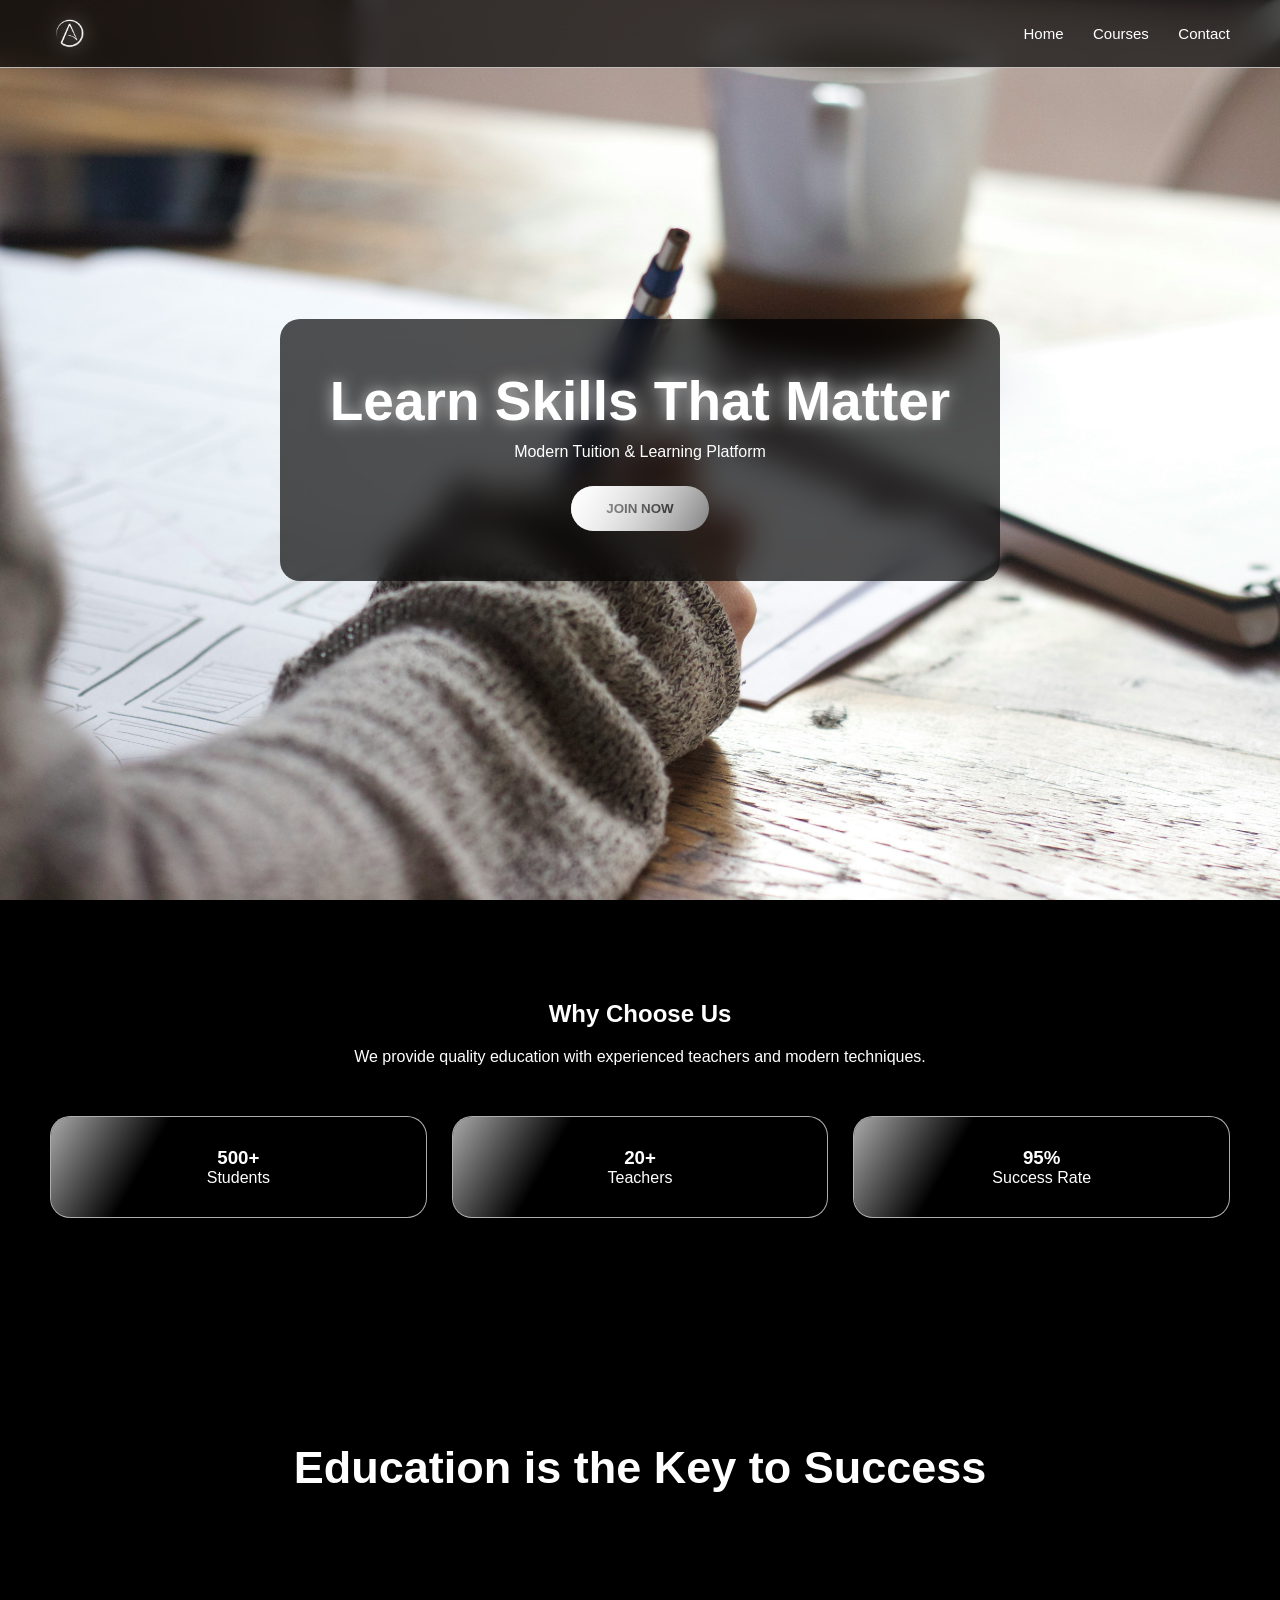
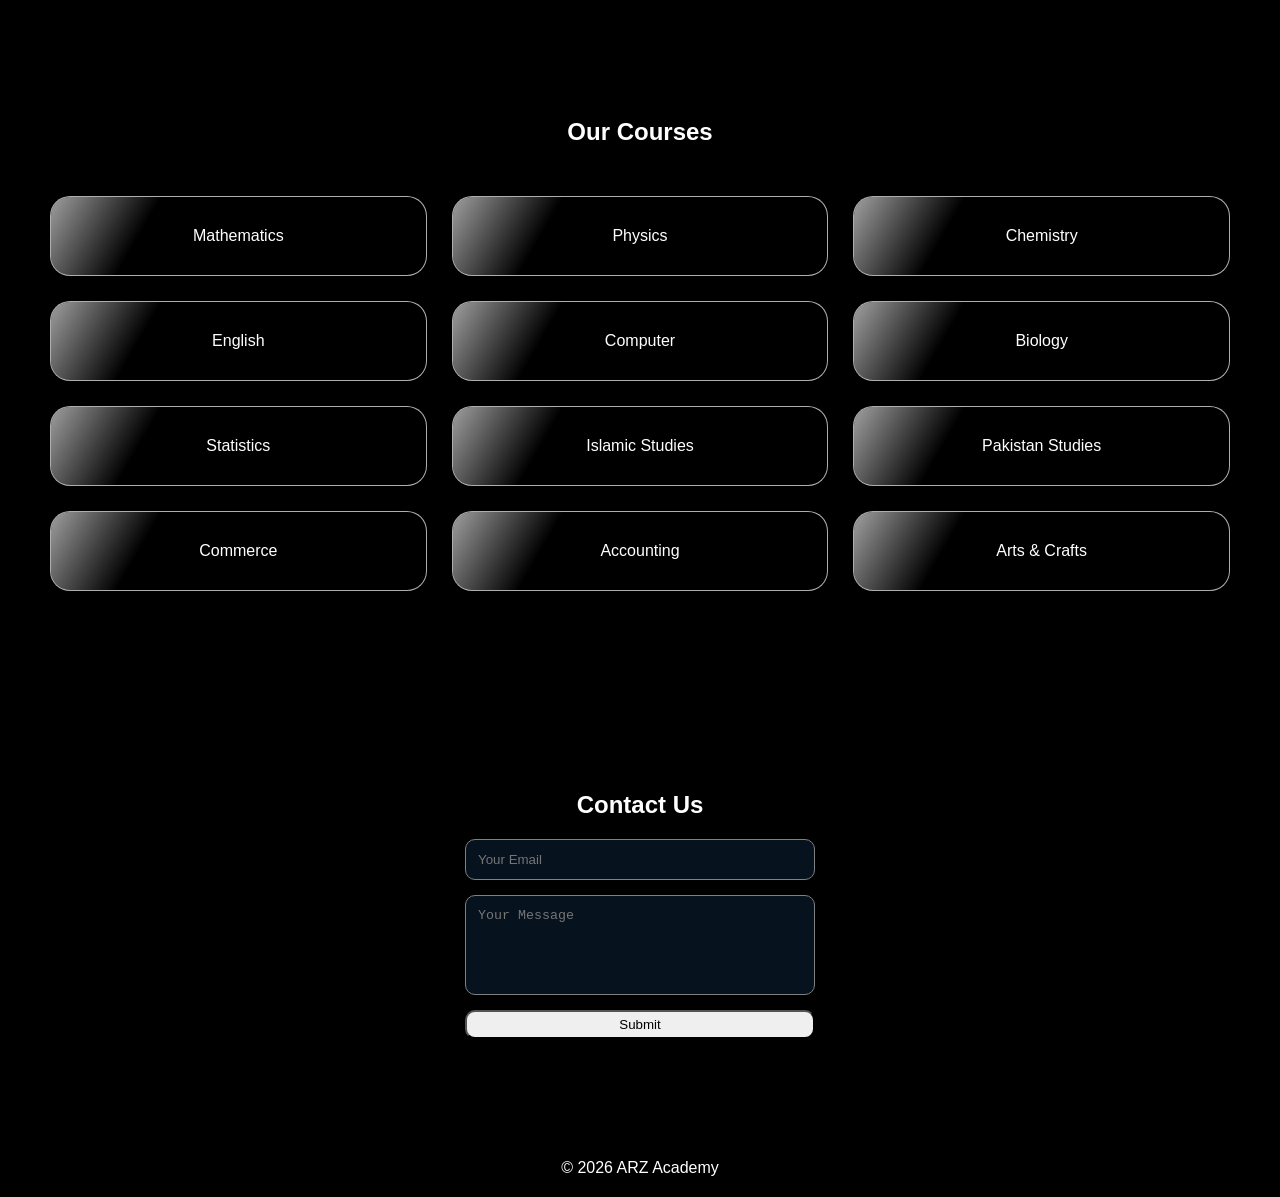
==== index.html @ df90fc94 "first commit" ====
<!DOCTYPE html>
<html lang="en">
<head>
    <meta charset="UTF-8">
    <meta name="viewport" content="width=device-width, initial-scale=1.0">
    <title>ARZ Academy</title>
    <link rel="shortcut icon" href="assets/images/logo.png" type="image/x-icon">
    <link rel="stylesheet" href="assets/css/style.css">
</head>
<body>
    <header>
        <div id="logo">
            <img src="assets/images/logo.png" alt="Logo">
        </div>
        <nav>
            <a href="#">Home</a>
            <a href="#courses">Courses</a>
            <a href="#contact">Contact</a>
        </nav>
        <img id="menu" src="https://img.icons8.com/?size=48&id=0mAtpPoNoAEd&format=png" alt="Menu">
    </header>
    <section class="hero">
        <div class="overlay">
            <h1>Learn Skills That Matter</h1>
            <p>Modern Tuition & Learning Platform</p>
            <button><b>JOIN NOW</b></button>
        </div>
    </section>
    <section class="about">
        <div class="text">
            <h2>Why Choose Us</h2>
            <p>We provide quality education with experienced teachers and modern techniques.</p>
        </div>

        <div class="cards">
            <div class="card">
                <h3>500+</h3>
                <p>Students</p>
            </div>
            <div class="card">
                <h3>20+</h3>
                <p>Teachers</p>
            </div>
            <div class="card">
                <h3>95%</h3>
                <p>Success Rate</p>
            </div>
        </div>
    </section>
    <section class="edu">
        <h2>Education is the Key to Success</h2>
    </section>
    <section class="courses" id="courses">
        <h2>Our Courses</h2>
        <div class="grid">
            <div class="box">Mathematics</div>
            <div class="box">Physics</div>
            <div class="box">Chemistry</div>
            <div class="box">English</div>
            <div class="box">Computer</div>
            <div class="box">Biology</div>
            <div class="box">Statistics</div>
            <div class="box">Islamic Studies</div>
            <div class="box">Pakistan Studies</div>
            <div class="box">Commerce</div>
            <div class="box">Accounting</div>
            <div class="box">Arts & Crafts</div>
        </div>
    </section>
    <section class="contact" id="contact">
        <h2>Contact Us</h2>
        <form>
            <input type="email" placeholder="Your Email">
            <textarea placeholder="Your Message"></textarea>
            <button>Submit</button>
        </form>
    </section>
    <footer>
        <p>© 2026 ARZ Academy</p>
    </footer>
</body>
</html>
---- assets/css/style.css ----
* {
    margin: 0;
    padding: 0;
    box-sizing: border-box;
}
html, body {
    font-family: Arial, Helvetica, sans-serif;
    background: #000;
    color: #fff;
}
header {
    position: fixed;
    width: 100%;
    top: 0;
    padding: 15px 50px;
    display: flex;
    justify-content: space-between;
    align-items: center;
    backdrop-filter: blur(15px);
    background: #000000ae;
    border-bottom: 1px solid #ffffffae;
    z-index: 1000;
}
#logo {
    display: flex;
    align-items: center;
    justify-content: center;
}
#logo img {
    width: 40px;
    filter: drop-shadow(0 0 10px #ffffffae);
}
header a {
    position: relative;
    color: #fff;
    margin-left: 25px;
    text-decoration: none;
    font-size: 15px;
}
header a::after {
    content: '';
    position: absolute;
    left: 0;
    bottom: -5px;
    width: 0%;
    height: 2px;
    background-color: #fff;
    transition: 0.5s;
}
header a:hover {
    text-shadow: 0 0 15px #fff;
}
header a:hover::after {
    width: 100%;
}
#menu {
    display: none;
    width: 25px;
    cursor: pointer;
}
.hero {
    height: 100vh;
    background: url('../images/bg1.jpg') center/cover fixed;
    display: flex;
    align-items: center;
    justify-content: center;
}
.overlay {
    text-align: center;
    padding: 50px;
    background: #000000ae;
    border-radius: 20px;
    backdrop-filter: blur(15px);
}
.overlay h1 {
    font-size: 55px;
    text-shadow: 0 0 15px #ffffffae;
    
}
.overlay p {
    color: #fff;
    margin-top: 10px;
}
.overlay button {
    margin-top: 25px;
    padding: 15px 35px;
    border: none;
    background: linear-gradient(120deg, #fff, #808080);
    color: #000;
    border-radius: 30px;
    position: relative;
    overflow: hidden;
}
.overlay button::before {
    content: '';
    position: absolute;
    width: 200%;
    height: 100%;
    left: -100%;
    top: 0;
    background: linear-gradient(120deg, transparent, #ffffffae, transparent);
    transition: 0.5s;
}
.overlay button:hover::before {
    left: 100%;
}

.overlay button:hover {
    box-shadow: 0 0 25px #fff;
}
.about {
    padding: 100px 50px;
    text-align: center;
}
.about h2 {
    margin-bottom: 20px;
}
.cards {
    display: flex;
    gap: 25px;
    margin-top: 50px;
}
.card {
    flex: 1;
    padding: 30px;
    background: #000000ae;
    border-radius: 20px;
    backdrop-filter: blur(15px);
    border: 1px solid #ffffffae;
    transition: 0.5s;
    position: relative;
    overflow: hidden;
}
.card:hover {
    transform: translateY(-10px) scale(1.1);
    box-shadow: 0 20px 40px #ffffffae;
}
.card::before {
    content: '';
    position: absolute;
    width: 150%;
    height: 100%;
    left: -100%;
    top: 0;
    background: linear-gradient(120deg, transparent, #ffffffae, transparent, #ffffffae, transparent, transparent);
    transition: 0.5s;
}
.card:hover::before {
    left: 100%;
}
.edu {
    height: 300px;
    background: url('../images/bg2.jpg') center/cover fixed;
    display: flex;
    justify-content: center;
    align-items: center;
    font-size: 30px;
    color: #fff;
    text-align: center;
    text-shadow: 0 0 25px #000000;;
}
.courses {
    padding: 100px 50px;
    text-align: center;
}
.grid {
    display: grid;
    grid-template-columns: repeat(3, 1fr);
    gap: 25px;
    margin-top: 50px;
}
.box {
    flex: 1;
    padding: 30px;
    background: #000000ae;
    border-radius: 20px;
    backdrop-filter: blur(15px);
    border: 1px solid #ffffffae;
    transition: 0.5s;
    position: relative;
    overflow: hidden;
}
.box::after {
    content: '';
    position: absolute;
    width: 150%;
    height: 100%;
    left: -100%;
    top: 0;
    transition: 0.5s;
    background: linear-gradient(120deg, transparent, #ffffffae, transparent, #ffffffae, transparent, transparent);
}
.box:hover {
    transform: translateY(-10px) scale(1.1);
    box-shadow: 0 20px 40px #ffffffae;
}
.box:hover::after {
    left: 100%;
    background: linear-gradient(120deg, transparent, #ffffffae, transparent);
}
.contact {
    padding: 100px 20px;
    text-align: center;
}
.contact h2 {
    margin-bottom: 20px;
}
form {
    display: flex;
    flex-direction: column;
    gap: 15px;
    max-width: 350px;
    margin: auto;
}
input, textarea {
    padding: 12px;
    background: #07121f;
    border: 1px solid #808080;
    color: white;
    border-radius: 10px;
}
textarea {
    resize: none;
    height: 100px;
}
input:focus, textarea:focus {
    border-color: #fff;
    outline: none;
}
form button {
    padding: 5px 10px;
    border-radius: 10px;
}
form button:hover {
    box-shadow: 0 0 15px #ffffffae;
}
footer {
    padding: 20px;
    text-align: center;
    background: #000;
    color: #fff;
}
@media(max-width: 750px) {
    header {
        padding: 15px 20px;
    }
    nav {
        display: none;
    }
    #menu {
        display: block;
    }
    .cards {
        flex-direction: column;
    }
    .grid {
        grid-template-columns: 1fr;
    }
    .overlay h1 {
        font-size: 32px;
    }
    .overlay {
        margin: 0 20px;
        padding: 25px;
    }

}
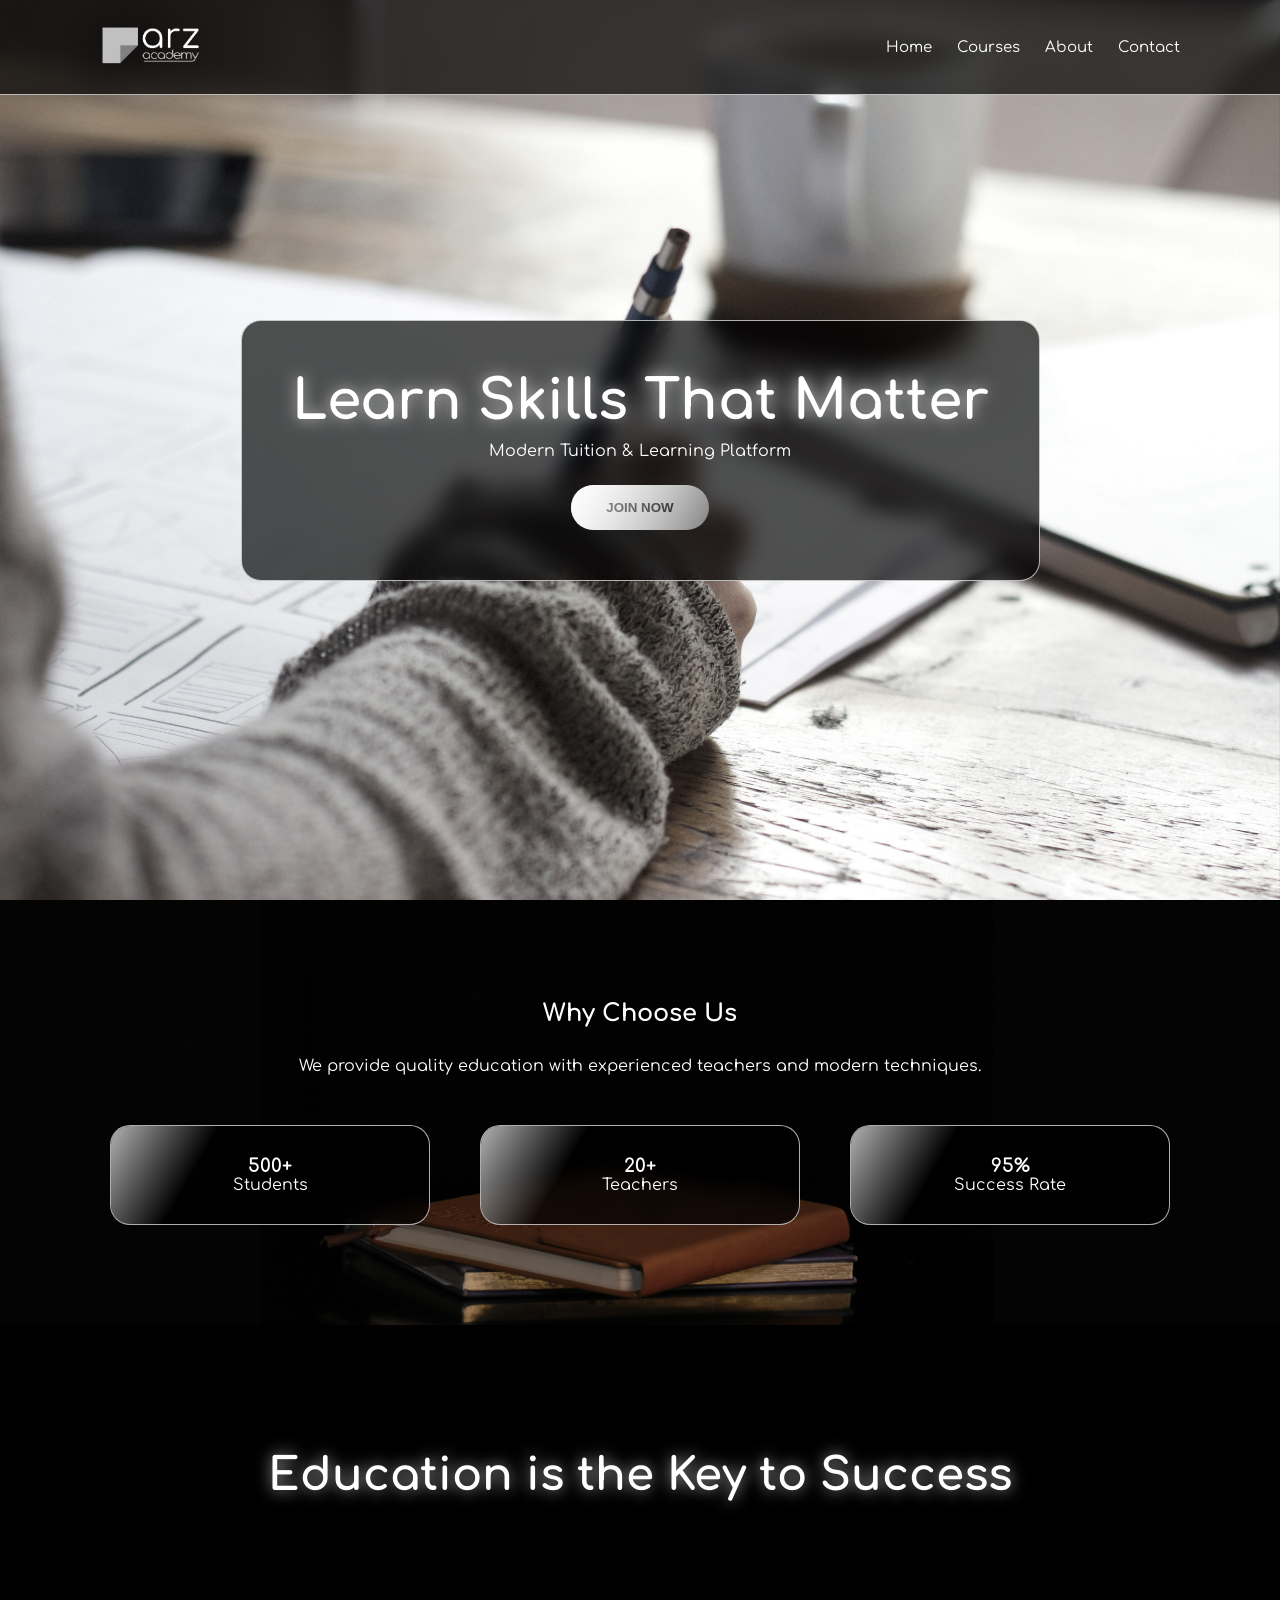
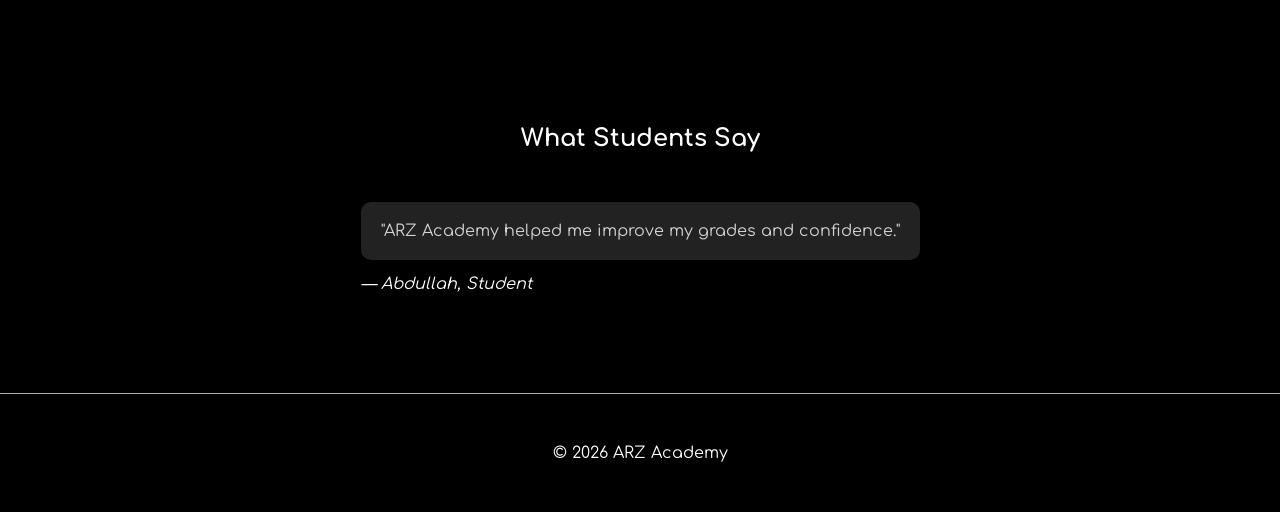
==== commit ea28496a: "covert to multipage" ====
--- a/index.html
+++ b/index.html
@@ -1,38 +1,45 @@
 <!DOCTYPE html>
 <html lang="en">
+
 <head>
     <meta charset="UTF-8">
     <meta name="viewport" content="width=device-width, initial-scale=1.0">
     <title>ARZ Academy</title>
-    <link rel="shortcut icon" href="assets/images/logo.png" type="image/x-icon">
-    <link rel="stylesheet" href="assets/css/style.css">
+    <link rel="shortcut icon" href="./assets/images/favicon.png" type="image/png">
+    <link rel="stylesheet" href="./assets/css/style.css">
+    <link rel="preconnect" href="https://fonts.googleapis.com">
+    <link rel="preconnect" href="https://fonts.gstatic.com" crossorigin>
+    <link href="https://fonts.googleapis.com/css2?family=Comfortaa:wght@300..700&display=swap" rel="stylesheet">
 </head>
+
 <body>
     <header>
-        <div id="logo">
-            <img src="assets/images/logo.png" alt="Logo">
+        <div  id="logo">
+            <a href="./index.html"><img src="./assets/images/logo.png" alt="Logo"></a>
         </div>
         <nav>
-            <a href="#">Home</a>
-            <a href="#courses">Courses</a>
-            <a href="#contact">Contact</a>
+            <a href="./index.html">Home</a>
+            <a href="./pages/courses.html">Courses</a>
+            <a href="./pages/about.html">About</a>
+            <a href="./pages/contact.html">Contact</a>
         </nav>
-        <img id="menu" src="https://img.icons8.com/?size=48&id=0mAtpPoNoAEd&format=png" alt="Menu">
+        <img id="menu" src="./assets/images/menu-icon.png" alt="Menu">
     </header>
-    <section class="hero">
-        <div class="overlay">
+
+    <section class="hero-sec">
+        <div class="hero-overlay">
             <h1>Learn Skills That Matter</h1>
             <p>Modern Tuition & Learning Platform</p>
-            <button><b>JOIN NOW</b></button>
+            <a href="./pages/contact.html"><button><b>JOIN NOW</b></button></a>
         </div>
     </section>
-    <section class="about">
-        <div class="text">
+    <section class="about-sec">
+        <div class="about-text">
             <h2>Why Choose Us</h2>
             <p>We provide quality education with experienced teachers and modern techniques.</p>
         </div>
 
-        <div class="cards">
+        <div class="about-cards">
             <div class="card">
                 <h3>500+</h3>
                 <p>Students</p>
@@ -47,36 +54,20 @@
             </div>
         </div>
     </section>
-    <section class="edu">
+    <section class="edu-banner">
         <h2>Education is the Key to Success</h2>
     </section>
-    <section class="courses" id="courses">
-        <h2>Our Courses</h2>
-        <div class="grid">
-            <div class="box">Mathematics</div>
-            <div class="box">Physics</div>
-            <div class="box">Chemistry</div>
-            <div class="box">English</div>
-            <div class="box">Computer</div>
-            <div class="box">Biology</div>
-            <div class="box">Statistics</div>
-            <div class="box">Islamic Studies</div>
-            <div class="box">Pakistan Studies</div>
-            <div class="box">Commerce</div>
-            <div class="box">Accounting</div>
-            <div class="box">Arts & Crafts</div>
-        </div>
-    </section>
-    <section class="contact" id="contact">
-        <h2>Contact Us</h2>
-        <form>
-            <input type="email" placeholder="Your Email">
-            <textarea placeholder="Your Message"></textarea>
-            <button>Submit</button>
-        </form>
+
+    <section class="review-sec">
+      <h2>What Students Say</h2>
+      <div class="review">
+        <blockquote>"ARZ Academy helped me improve my grades and confidence."</blockquote>
+        <cite>— Abdullah, Student</cite>
+      </div>
     </section>
     <footer>
         <p>© 2026 ARZ Academy</p>
     </footer>
 </body>
+
 </html>
--- a/assets/css/style.css
+++ b/assets/css/style.css
@@ -3,85 +3,103 @@
     padding: 0;
     box-sizing: border-box;
 }
-html, body {
-    font-family: Arial, Helvetica, sans-serif;
-    background: #000;
-    color: #fff;
-}
+
+:root {
+    --bg: #000;
+    --glass: #000000ae;
+    --blur: blur(10px);
+    --bgf: saturate(50%);
+    --hs: 0 0 15px #ffffffae;
+}
+
+html,
+body {
+    font-family: "Comfortaa", sans-serif;
+    background: var(--bg);
+    color: #fff;
+}
+
 header {
     position: fixed;
     width: 100%;
     top: 0;
-    padding: 15px 50px;
+    padding: 25px 100px;
     display: flex;
     justify-content: space-between;
     align-items: center;
-    backdrop-filter: blur(15px);
-    background: #000000ae;
+    backdrop-filter: var(--blur);
+    background: var(--glass);
     border-bottom: 1px solid #ffffffae;
     z-index: 1000;
 }
-#logo {
-    display: flex;
-    align-items: center;
-    justify-content: center;
-}
+
 #logo img {
-    width: 40px;
-    filter: drop-shadow(0 0 10px #ffffffae);
-}
-header a {
+    height: 40px;
+    filter: drop-shadow(0 0 25px #000);
+}
+
+nav {
+    display: flex;
+    gap: 25px;
+}
+
+nav a {
     position: relative;
     color: #fff;
-    margin-left: 25px;
     text-decoration: none;
     font-size: 15px;
 }
-header a::after {
-    content: '';
+
+nav a::after {
+    content: "";
     position: absolute;
     left: 0;
     bottom: -5px;
     width: 0%;
     height: 2px;
-    background-color: #fff;
-    transition: 0.5s;
-}
-header a:hover {
-    text-shadow: 0 0 15px #fff;
-}
-header a:hover::after {
+    background-color: #ffffffae;
+    transition: 0.5s;
+}
+
+nav a:hover::after {
     width: 100%;
 }
+
 #menu {
     display: none;
-    width: 25px;
-    cursor: pointer;
-}
-.hero {
+    width: 30px;
+}
+
+.hero-sec {
     height: 100vh;
     background: url('../images/bg1.jpg') center/cover fixed;
-    display: flex;
-    align-items: center;
-    justify-content: center;
-}
-.overlay {
+    filter: var(--bgf);
+    display: flex;
+    align-items: center;
+    justify-content: center;
+}
+
+.hero-overlay {
     text-align: center;
     padding: 50px;
     background: #000000ae;
+    border: 1px solid #ffffffae;
     border-radius: 20px;
-    backdrop-filter: blur(15px);
-}
-.overlay h1 {
+    backdrop-filter: var(--blur);
+}
+
+.hero-overlay h1 {
     font-size: 55px;
-    text-shadow: 0 0 15px #ffffffae;
-    
-}
-.overlay p {
+    text-shadow: var(--hs);
+
+}
+
+.hero-overlay p {
     color: #fff;
     margin-top: 10px;
 }
-.overlay button {
+
+.hero-overlay button {
     margin-top: 25px;
     padding: 15px 35px;
     border: none;
@@ -91,7 +109,8 @@
     position: relative;
     overflow: hidden;
 }
-.overlay button::before {
+
+.hero-overlay button::before {
     content: '';
     position: absolute;
     width: 200%;
@@ -101,40 +120,57 @@
     background: linear-gradient(120deg, transparent, #ffffffae, transparent);
     transition: 0.5s;
 }
-.overlay button:hover::before {
+
+.hero-overlay button:hover::before {
     left: 100%;
 }
 
-.overlay button:hover {
-    box-shadow: 0 0 25px #fff;
-}
-.about {
-    padding: 100px 50px;
-    text-align: center;
-}
-.about h2 {
-    margin-bottom: 20px;
-}
-.cards {
-    display: flex;
-    gap: 25px;
-    margin-top: 50px;
-}
+
+.about-sec {
+    display: flex;
+    background: url('../images/bg3.jpg') center/cover;
+    filter: var(--bgf);
+    flex-direction: column;
+    align-items: center;
+    justify-content: center;
+    gap: 50px;
+    padding: 100px;
+    text-align: center;
+}
+
+.about-text {
+    display: flex;
+    flex-direction: column;
+    align-items: center;
+    justify-content: center;
+    gap: 30px;
+}
+
+.about-cards {
+    display: flex;
+    align-items: center;
+    justify-content: center;
+    gap: 50px;
+}
+
 .card {
     flex: 1;
+    width: 25vw;
     padding: 30px;
     background: #000000ae;
     border-radius: 20px;
-    backdrop-filter: blur(15px);
+    backdrop-filter: var(--blur);
     border: 1px solid #ffffffae;
     transition: 0.5s;
     position: relative;
     overflow: hidden;
 }
+
 .card:hover {
     transform: translateY(-10px) scale(1.1);
     box-shadow: 0 20px 40px #ffffffae;
 }
+
 .card::before {
     content: '';
     position: absolute;
@@ -145,30 +181,57 @@
     background: linear-gradient(120deg, transparent, #ffffffae, transparent, #ffffffae, transparent, transparent);
     transition: 0.5s;
 }
+
 .card:hover::before {
     left: 100%;
 }
-.edu {
+
+.edu-banner {
     height: 300px;
     background: url('../images/bg2.jpg') center/cover fixed;
+    filter: var(--bgf);
     display: flex;
     justify-content: center;
     align-items: center;
     font-size: 30px;
     color: #fff;
     text-align: center;
-    text-shadow: 0 0 25px #000000;;
-}
+    text-shadow: var(--hs);
+}
+
+.review-sec {
+    display: flex;
+    flex-direction: column;
+    align-items: center;
+    justify-content: center;
+    gap: 50px;
+    padding: 100px;
+}
+
+.review {
+    display: grid;
+    gap: 15px
+}
+
+.review blockquote {
+    background: #ffffff22;
+    padding: 20px;
+    border-radius: 10px;
+    color: #d3d3d3;
+}
+
 .courses {
     padding: 100px 50px;
     text-align: center;
 }
+
 .grid {
     display: grid;
     grid-template-columns: repeat(3, 1fr);
     gap: 25px;
     margin-top: 50px;
 }
+
 .box {
     flex: 1;
     padding: 30px;
@@ -180,6 +243,7 @@
     position: relative;
     overflow: hidden;
 }
+
 .box::after {
     content: '';
     position: absolute;
@@ -190,21 +254,26 @@
     transition: 0.5s;
     background: linear-gradient(120deg, transparent, #ffffffae, transparent, #ffffffae, transparent, transparent);
 }
+
 .box:hover {
     transform: translateY(-10px) scale(1.1);
     box-shadow: 0 20px 40px #ffffffae;
 }
+
 .box:hover::after {
     left: 100%;
     background: linear-gradient(120deg, transparent, #ffffffae, transparent);
 }
+
 .contact {
     padding: 100px 20px;
     text-align: center;
 }
+
 .contact h2 {
     margin-bottom: 20px;
 }
+
 form {
     display: flex;
     flex-direction: column;
@@ -212,54 +281,70 @@
     max-width: 350px;
     margin: auto;
 }
-input, textarea {
+
+input,
+textarea {
     padding: 12px;
     background: #07121f;
     border: 1px solid #808080;
     color: white;
     border-radius: 10px;
 }
+
 textarea {
     resize: none;
     height: 100px;
 }
-input:focus, textarea:focus {
+
+input:focus,
+textarea:focus {
     border-color: #fff;
     outline: none;
 }
+
 form button {
     padding: 5px 10px;
     border-radius: 10px;
 }
+
 form button:hover {
     box-shadow: 0 0 15px #ffffffae;
 }
+
 footer {
-    padding: 20px;
+    border-top: 1px solid #ffffffae;
+    padding: 50px 100px;
     text-align: center;
     background: #000;
     color: #fff;
 }
+
 @media(max-width: 750px) {
     header {
         padding: 15px 20px;
     }
+
     nav {
         display: none;
     }
+
     #menu {
         display: block;
     }
-    .cards {
+
+    .about-cards {
         flex-direction: column;
     }
+
     .grid {
         grid-template-columns: 1fr;
     }
-    .overlay h1 {
+
+    .hero-overlay h1 {
         font-size: 32px;
     }
-    .overlay {
+
+    .hero-overlay {
         margin: 0 20px;
         padding: 25px;
     }
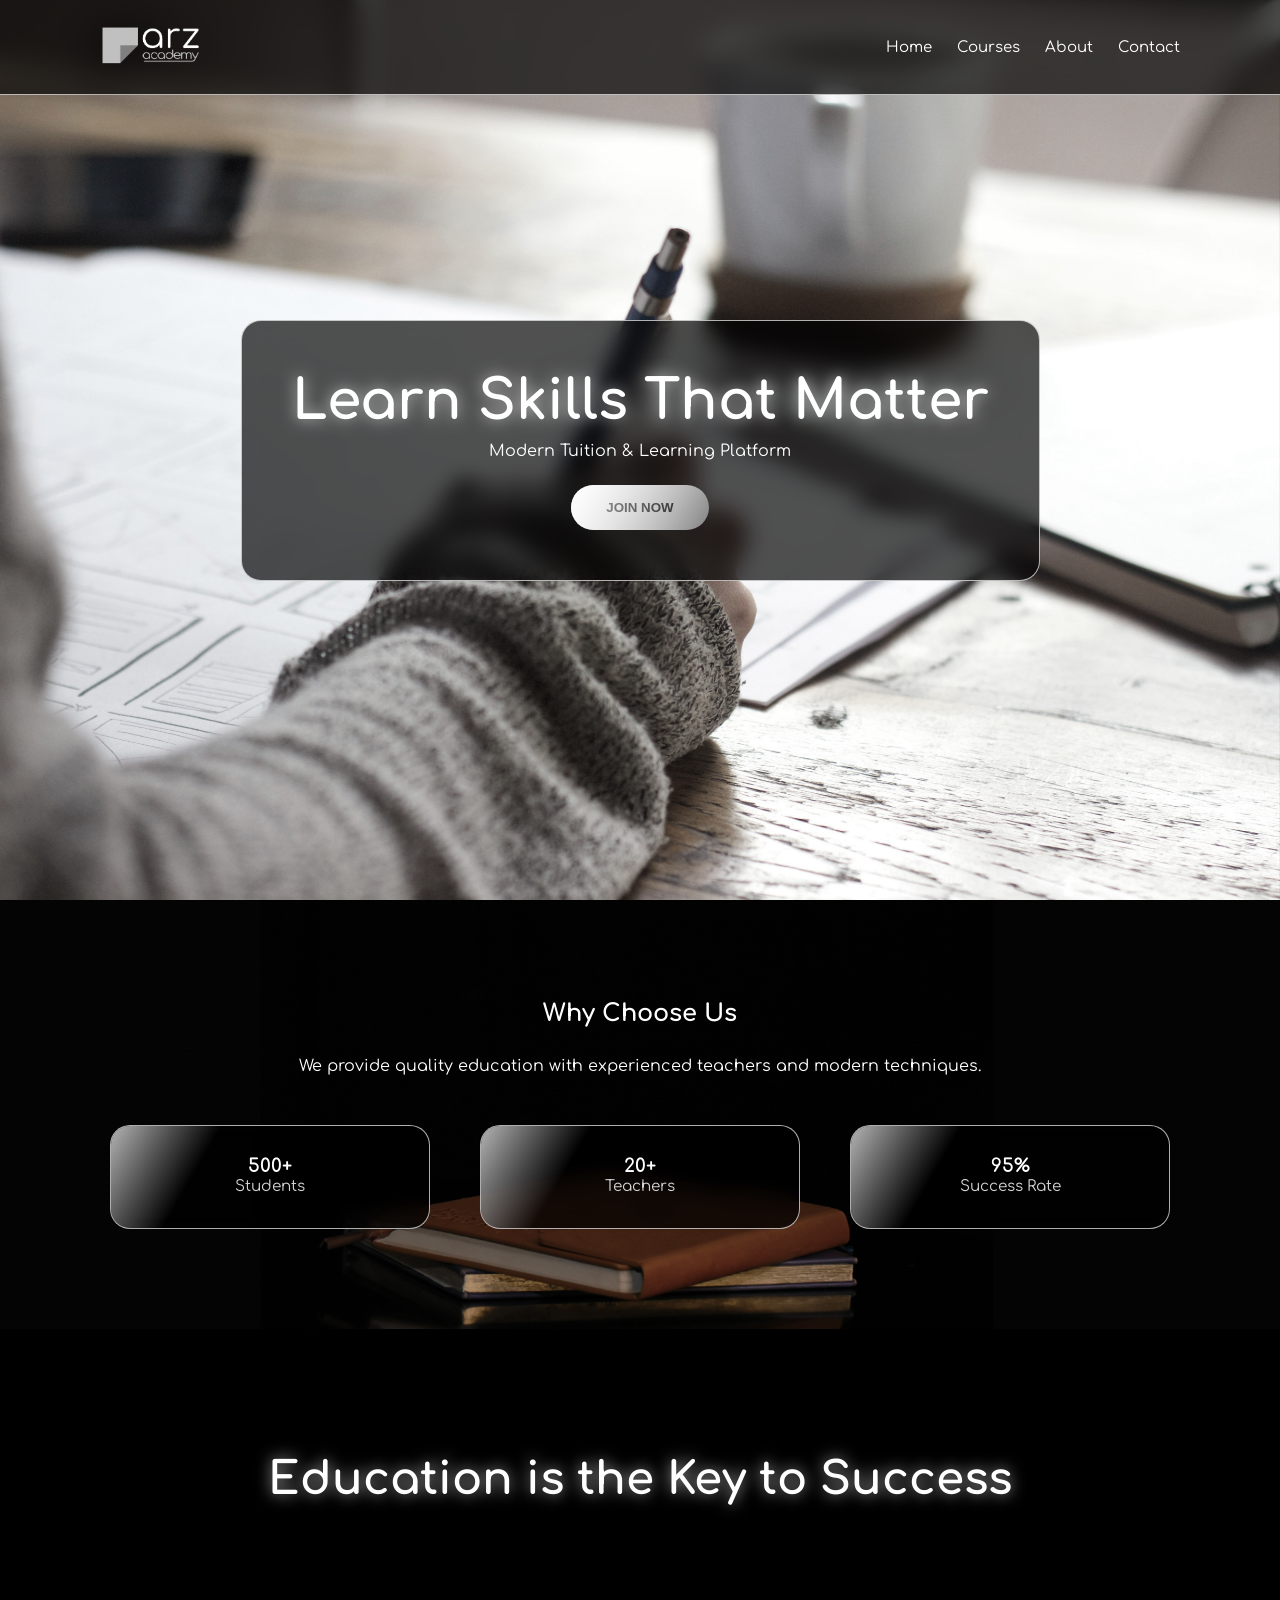
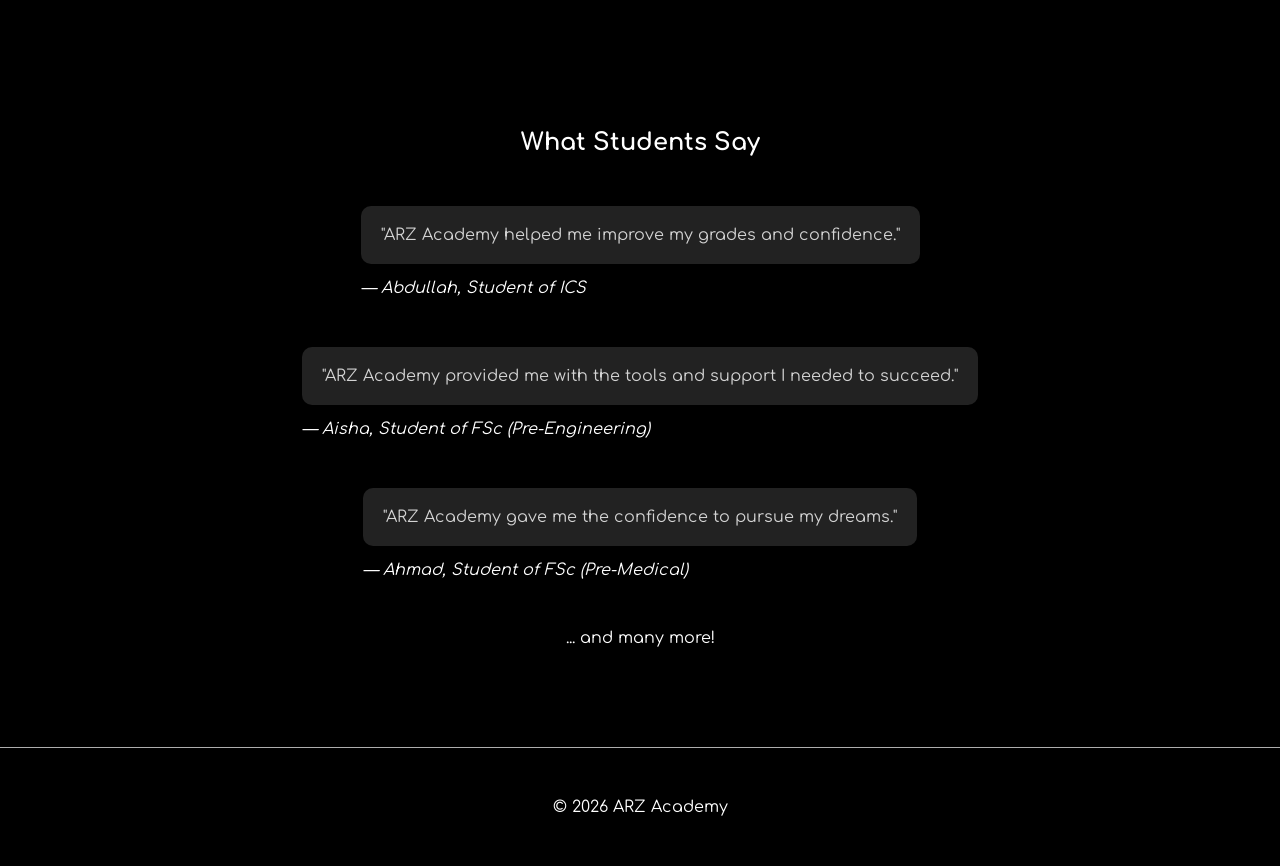
==== commit 6e0d4561: "fix pages" ====
--- a/index.html
+++ b/index.html
@@ -62,8 +62,17 @@
       <h2>What Students Say</h2>
       <div class="review">
         <blockquote>"ARZ Academy helped me improve my grades and confidence."</blockquote>
-        <cite>— Abdullah, Student</cite>
+        <cite>— Abdullah, Student of ICS</cite>
       </div>
+      <div class="review">
+        <blockquote>"ARZ Academy provided me with the tools and support I needed to succeed."</blockquote>
+        <cite>— Aisha, Student of FSc (Pre-Engineering)</cite>
+      </div>
+      <div class="review">
+        <blockquote>"ARZ Academy gave me the confidence to pursue my dreams."</blockquote>
+        <cite>— Ahmad, Student of FSc (Pre-Medical)</cite>
+      </div>
+      <p>... and many more!</p>
     </section>
     <footer>
         <p>© 2026 ARZ Academy</p>
--- a/assets/css/style.css
+++ b/assets/css/style.css
@@ -17,6 +17,7 @@
     font-family: "Comfortaa", sans-serif;
     background: var(--bg);
     color: #fff;
+    scroll-behavior: smooth;
 }
 
 header {
@@ -153,7 +154,17 @@
     gap: 50px;
 }
 
-.card {
+.courses-sec {
+    margin: 30px 100px;
+    display: grid;
+    grid-template-columns: repeat(3, 1fr);
+    gap: 25px;
+    align-items: start;
+    padding: 90px 0;
+}
+
+.card,
+.course {
     flex: 1;
     width: 25vw;
     padding: 30px;
@@ -166,12 +177,14 @@
     overflow: hidden;
 }
 
-.card:hover {
+.card:hover,
+.course:hover {
     transform: translateY(-10px) scale(1.1);
     box-shadow: 0 20px 40px #ffffffae;
 }
 
-.card::before {
+.card::before,
+.course::before {
     content: '';
     position: absolute;
     width: 150%;
@@ -182,8 +195,59 @@
     transition: 0.5s;
 }
 
+.card h4,
+.course h4 {
+    font-size: 1.05rem;
+    margin-bottom: 8px;
+    color: #fff
+}
+
+.card p {
+    color: #d3d3d3;
+    line-height: 1.45;
+    font-size: 0.95rem
+}
+
+.course-data {
+    display: flex;
+    justify-content: space-between;
+    align-items: center;
+    gap: 12px;
+    margin-top: 14px;
+    font-size: 0.9rem;
+    color: #d3d3d3;
+}
+
+.course-data a {
+    color: #fff;
+    text-decoration: none;
+    background: transparent;
+    padding: 8px 12px;
+    border-radius: 10px;
+    border: 1px solid #ffffff0a;
+    font-size: 0.7rem;
+}
+
 .card:hover::before {
     left: 100%;
+}
+
+.courses-list {
+    margin: 30px 100px;
+    display: flex;
+    flex-direction: column;
+    align-items: center;
+    justify-content: center;
+    padding: 90px 0;
+}
+
+.course {
+    display: flex;
+    flex-direction: column;
+    width: 50vw;
+    align-items: center;
+    margin-top: 90px;
+    gap: 25px;
 }
 
 .edu-banner {
@@ -220,94 +284,106 @@
     color: #d3d3d3;
 }
 
-.courses {
-    padding: 100px 50px;
-    text-align: center;
-}
-
-.grid {
-    display: grid;
-    grid-template-columns: repeat(3, 1fr);
+#about {
+    display: flex;
+    flex-direction: column;
+    gap: 50px;
+    padding: 100px;
+    text-align: center;
+}
+
+#about .text {
+    display: flex;
+    flex-direction: column;
+    align-items: center;
+    justify-content: center;
+    line-height: 1.6;
     gap: 25px;
-    margin-top: 50px;
-}
-
-.box {
-    flex: 1;
-    padding: 30px;
-    background: #000000ae;
+    padding: 20px;
+    border-radius: 10px;
+    border: 1px solid #ffffffae;
+}
+
+#about .cards {
+    display: flex;
+    align-items: center;
+    justify-content: center;
+    gap: 50px;
+}
+
+#about .slogan {
+    display: flex;
+    flex-direction: column;
+    align-items: center;
+    justify-content: center;
+    gap: 25px;
+    text-align: start;
+    background: url(../images/bg3.jpg) center/contain no-repeat;
+    filter: var(--bgf);
+    border: 1px solid #ffffffae;
     border-radius: 20px;
-    backdrop-filter: blur(15px);
-    border: 1px solid #ffffffae;
-    transition: 0.5s;
-    position: relative;
-    overflow: hidden;
-}
-
-.box::after {
-    content: '';
-    position: absolute;
-    width: 150%;
-    height: 100%;
-    left: -100%;
-    top: 0;
-    transition: 0.5s;
-    background: linear-gradient(120deg, transparent, #ffffffae, transparent, #ffffffae, transparent, transparent);
-}
-
-.box:hover {
-    transform: translateY(-10px) scale(1.1);
-    box-shadow: 0 20px 40px #ffffffae;
-}
-
-.box:hover::after {
-    left: 100%;
-    background: linear-gradient(120deg, transparent, #ffffffae, transparent);
-}
-
-.contact {
-    padding: 100px 20px;
-    text-align: center;
-}
-
-.contact h2 {
+    backdrop-filter: var(--blur);
+    padding: 30px 30px 100px 30px;
+    line-height: 1.6;
+}
+
+#contact-form {
+    padding: 100px;
+}
+
+#contact-form h2 {
+    text-align: center;
     margin-bottom: 20px;
 }
 
-form {
-    display: flex;
-    flex-direction: column;
-    gap: 15px;
-    max-width: 350px;
-    margin: auto;
-}
-
-input,
-textarea {
-    padding: 12px;
+#contact-form form {
+    margin: 0 auto;
+    display: flex;
+    flex-direction: column;
+    gap: 12px;
+}
+#contact-form input,
+#contact-form textarea {
+    padding: 15px;
+    border-radius: 10px;
+    border: 1px solid #808080;
     background: #07121f;
-    border: 1px solid #808080;
-    color: white;
-    border-radius: 10px;
-}
-
-textarea {
-    resize: none;
-    height: 100px;
-}
-
-input:focus,
-textarea:focus {
-    border-color: #fff;
-    outline: none;
-}
-
-form button {
-    padding: 5px 10px;
-    border-radius: 10px;
-}
-
-form button:hover {
+    color: #fff;
+}
+#contact-form label {
+    color:#d3d3d3;
+    font-size:0.95rem;
+}
+#contact-form select {
+    padding:15px;
+    border-radius:10px;
+    border:1px solid #808080;
+    background:#07121f;
+    color:#fff;
+}
+#contact-form .form-actions {
+    display:flex;
+    gap:15px;
+    justify-content:flex-end;
+    flex-wrap:wrap;
+}
+#contact-form .form-actions button {
+    padding:10px 20px;
+    border-radius:20px;
+    border:none;
+    cursor:pointer;
+}
+.r-btn {
+    background: transparent;
+    border: 1px solid #fff;
+    color: #d3d3d3;
+}
+.s-btn {
+    background:linear-gradient(120deg,#fff,#808080);
+    color:#000;
+}
+
+.form-actions button:hover {
     box-shadow: 0 0 15px #ffffffae;
 }
 
